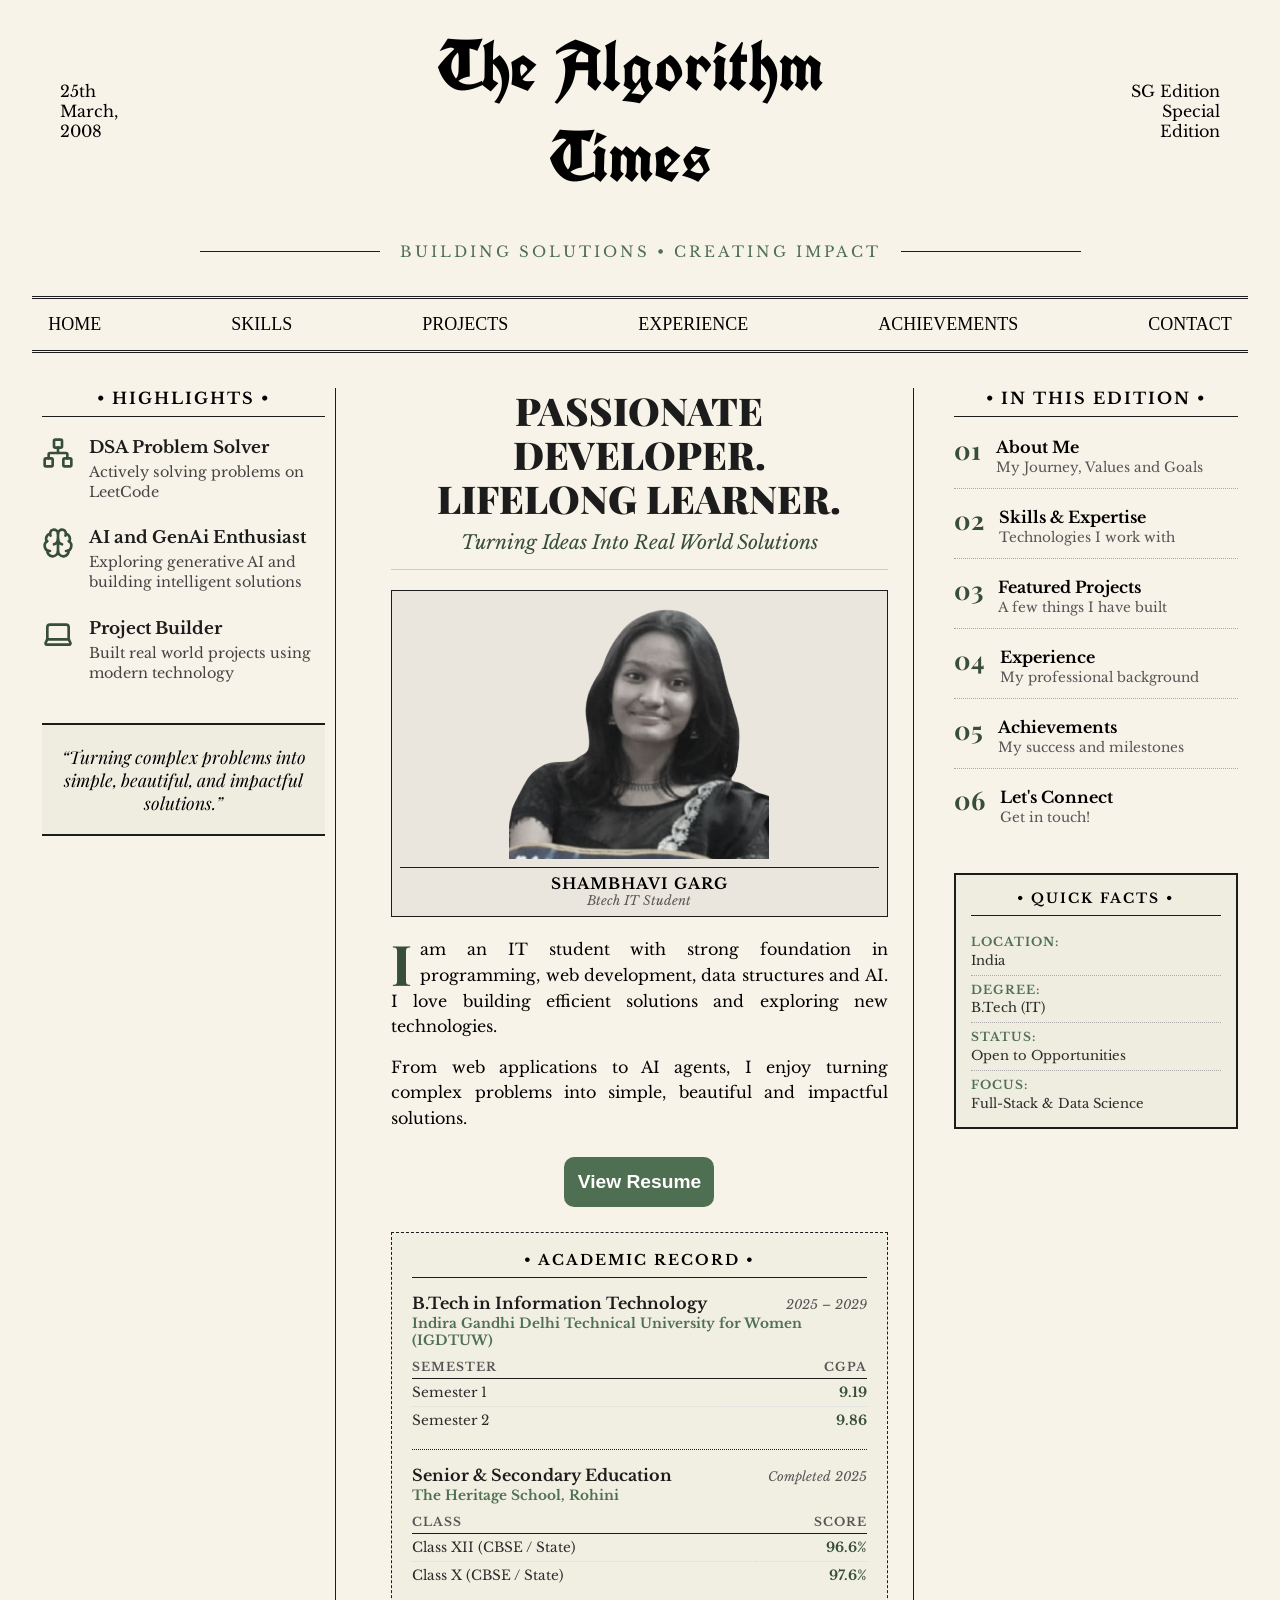
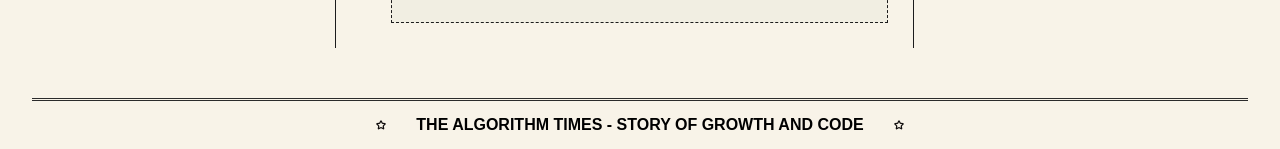
==== index.html @ cef53ab8 "added education and quick facts in home page" ====
<!DOCTYPE html>
<html lang="en">

<head>
    <meta charset="UTF-8">
    <meta name="viewport" content="width=device-width, initial-scale=1.0">
    <title>PORTFOLIO | The Algorithm Times</title>
    <link rel="stylesheet" href="css/style.css">
    <link rel="preconnect" href="https://fonts.googleapis.com">
    <link rel="preconnect" href="https://fonts.gstatic.com" crossorigin>
    <link href="https://fonts.googleapis.com/css2?family=Libre+Baskerville:ital,wght@0,400;0,700;1,400&family=Playfair+Display:ital,wght@0,700;0,900;1,400&family=UnifrakturCook:wght@700&display=swap" rel="stylesheet">
    <link rel="icon" type="image/png" href="images/SG.png">
</head>

<body>
    <!-- ================= HEADER (EXACTLY SAME AS OTHER PAGES) ================= -->
    <div class="main_container">
        <div class="small_text" style="text-align: left;">
            <p>25th March,</p>
            <p>2008</p>
        </div>

        <div>
            <h1 class="main_heading">The Algorithm Times</h1>
        </div>

        <div class="small_text">
            <p>SG Edition</p>
            <p>Special Edition</p>
        </div>
    </div>

    <!-- ================= TAGLINE ================= -->
    <div class="tagline">
        <span>BUILDING SOLUTIONS • CREATING IMPACT</span>
    </div>

    <!-- ================= NAVBAR (EXACTLY SAME AS OTHER PAGES) ================= -->
    <div class="navbar">
        <ul>
            <li><a href="index.html">HOME</a></li>
            <li><a href="pages/skills2.html">SKILLS</a></li>
            <li><a href="pages/projects.html">PROJECTS</a></li>
            <li><a href="pages/experience.html">EXPERIENCE</a></li>
            <li><a href="pages/achievements.html">ACHIEVEMENTS</a></li>
            <li><a href="pages/contact.html">CONTACT</a></li>
        </ul>
    </div>

    <!-- ================= NEWSPAPER MAIN CONTENT ================= -->
    <main class="front_page">
        <!-- COLUMN 1: HIGHLIGHTS & EDITORIAL QUOTE -->
        <aside class="col col_left">
            <h3 class="fonts">• HIGHLIGHTS •</h3>
            <div class="skill">
                <div class="icon_box"><svg xmlns="http://www.w3.org/2000/svg" width="24" height="24" viewBox="0 0 24 24" fill="none" stroke="currentColor" stroke-width="2" stroke-linecap="round" stroke-linejoin="round" class="lucide lucide-network-icon lucide-network"><rect x="16" y="16" width="6" height="6" rx="1"/><rect x="2" y="16" width="6" height="6" rx="1"/><rect x="9" y="2" width="6" height="6" rx="1"/><path d="M5 16v-3a1 1 0 0 1 1-1h12a1 1 0 0 1 1 1v3"/><path d="M12 12V8"/></svg></div>
                <div>
                    <h3>DSA Problem Solver</h3>
                    <p>Actively solving problems on LeetCode</p>
                </div>
            </div>

            <div class="skill">
                <div class="icon_box"><svg xmlns="http://www.w3.org/2000/svg" width="24" height="24" viewBox="0 0 24 24" fill="none" stroke="currentColor" stroke-width="2" stroke-linecap="round" stroke-linejoin="round" class="lucide lucide-brain-icon lucide-brain"><path d="M12 18V5"/><path d="M15 13a4.17 4.17 0 0 1-3-4 4.17 4.17 0 0 1-3 4"/><path d="M17.598 6.5A3 3 0 1 0 12 5a3 3 0 1 0-5.598 1.5"/><path d="M17.997 5.125a4 4 0 0 1 2.526 5.77"/><path d="M18 18a4 4 0 0 0 2-7.464"/><path d="M19.967 17.483A4 4 0 1 1 12 18a4 4 0 1 1-7.967-.517"/><path d="M6 18a4 4 0 0 1-2-7.464"/><path d="M6.003 5.125a4 4 0 0 0-2.526 5.77"/></svg></div>
                <div>
                    <h3>AI and GenAi Enthusiast</h3>
                    <p>Exploring generative AI and building intelligent solutions</p>
                </div>
            </div>

            <div class="skill">
                <div class="icon_box"><svg xmlns="http://www.w3.org/2000/svg" width="24" height="24" viewBox="0 0 24 24" fill="none" stroke="currentColor" stroke-width="2" stroke-linecap="round" stroke-linejoin="round" class="lucide lucide-laptop-icon lucide-laptop"><path d="M18 5a2 2 0 0 1 2 2v8.526a2 2 0 0 0 .212.897l1.068 2.127a1 1 0 0 1-.9 1.45H3.62a1 1 0 0 1-.9-1.45l1.068-2.127A2 2 0 0 0 4 15.526V7a2 2 0 0 1 2-2z"/><path d="M20.054 15.987H3.946"/></svg></div>
                <div>
                    <h3>Project Builder</h3>
                    <p>Built real world projects using modern technology</p>
                </div>
            </div>

            <div class="quote_box">
                <p>“Turning complex problems into simple, beautiful, and impactful solutions.”</p>
            </div>
        </aside>

        <!-- COLUMN 2: MAIN HERO STORY -->
        <article class="col col_center">
            <h1 class="headline_main">PASSIONATE DEVELOPER.<br>LIFELONG LEARNER.</h1>
            <h2 class="subheadline">Turning Ideas Into Real World Solutions</h2>
            
            <div class="hero_image_frame">
                <img class="my_image" src="images/me-removebg-preview.png" alt="Shambhavi Garg">
                <div class="caption">
                    <span class="name">SHAMBHAVI GARG</span>
                    <span class="title">Btech IT Student</span>
                </div>
            </div>

            <div class="article_body">
                <p><span class="drop_cap">I</span> am an IT student with strong foundation in programming, web development, data structures and AI. I love building efficient solutions and exploring new technologies.</p>
                
                <p>From web applications to AI agents, I enjoy turning complex problems into simple, beautiful and impactful solutions.</p>
            </div>

            <div class="cta_wrapper">
                <button class="read"><a href="#" style="text-decoration: none; color: white;">View Resume</a></button>
            </div>

            <!-- ================= EDUCATION SECTION ================= -->
<div class="education_box">
    <h3 class="fonts">• ACADEMIC RECORD •</h3>
    
    <!-- COLLEGE SECTION -->
    <div class="edu_block">
        <div class="edu_header">
            <h4 class="degree">B.Tech in Information Technology</h4>
            <span class="edu_date">2025 – 2029</span>
        </div>
        <p class="school_name">Indira Gandhi Delhi Technical University for Women (IGDTUW)</p>
        
        <!-- SEMESTER MARKS TABLE -->
        <table class="marks_table">
            <thead>
                <tr>
                    <th>Semester</th>
                    <th>CGPA</th>
                </tr>
            </thead>
            <tbody>
                <tr>
                    <td>Semester 1</td>
                    <td><strong>9.19</strong></td> <!-- Replace with your Sem 1 CGPA -->
                </tr>
                <tr>
                    <td>Semester 2</td>
                    <td><strong>9.86</strong></td> <!-- Replace with your Sem 2 CGPA -->
                </tr>
                <!-- Add future semesters here:
                <tr>
                    <td>Semester 3</td>
                    <td><strong>X.X</strong></td>
                </tr>
                -->
            </tbody>
        </table>
    </div>

    <div class="edu_divider"></div>

    <!-- SCHOOL SECTION -->
    <div class="edu_block">
        <div class="edu_header">
            <h4 class="degree">Senior & Secondary Education</h4>
            <span class="edu_date">Completed 2025</span>
        </div>
        <p class="school_name">The Heritage School, Rohini</p>

        <!-- SCHOOL MARKS TABLE -->
        <table class="marks_table">
            <thead>
                <tr>
                    <th>Class</th>
                    <th>Score</th>
                </tr>
            </thead>
            <tbody>
                <tr>
                    <td>Class XII (CBSE / State)</td>
                    <td><strong>96.6%</strong></td> <!-- Replace with your 12th score -->
                </tr>
                <tr>
                    <td>Class X (CBSE / State)</td>
                    <td><strong>97.6%</strong></td> <!-- Replace with your 10th score -->
                </tr>
            </tbody>
        </table>
    </div>
</div>
        </article>

        <!-- COLUMN 3: EDITION INDEX -->
        <aside class="col col_right">
            <h3 class="fonts">• IN THIS EDITION •</h3>
            <div class="edition_list">
                <div class="edition_item">
                    <span class="num">01</span>
                    <div>
                        <h3>About Me</h3>
                        <p>My Journey, Values and Goals</p>
                    </div>
                </div>
                <div class="edition_item">
                    <span class="num">02</span>
                    <div>
                        <h3>Skills & Expertise</h3>
                        <p>Technologies I work with</p>
                    </div>
                </div>
                <div class="edition_item">
                    <span class="num">03</span>
                    <div>
                        <h3>Featured Projects</h3>
                        <p>A few things I have built</p>
                    </div>
                </div>
                <div class="edition_item">
                    <span class="num">04</span>
                    <div>
                        <h3>Experience</h3>
                        <p>My professional background</p>
                    </div>
                </div>
                <div class="edition_item">
                    <span class="num">05</span>
                    <div>
                        <h3>Achievements</h3>
                        <p>My success and milestones</p>
                    </div>
                </div>
                <div class="edition_item">
                    <span class="num">06</span>
                    <div>
                        <h3>Let's Connect</h3>
                        <p>Get in touch!</p>
                    </div>
                </div>
            </div>

            <!-- ================= QUICK FACTS BOX ================= -->
<div class="quick_facts">
    <h3 class="fonts">• QUICK FACTS •</h3>
    <ul class="facts_list">
        <li><strong>LOCATION:</strong> India</li>
        <li><strong>DEGREE:</strong> B.Tech (IT)</li>
        <li><strong>STATUS:</strong> Open to Opportunities</li>
        <li><strong>FOCUS:</strong> Full-Stack & Data Science</li>
    </ul>
</div>
        </aside>
    </main>

    <!-- ================= SEPARATOR ================= -->
    <div class="line"></div>

    <!-- ================= FOOTER ================= -->
    <div class="footer">
        <div><svg xmlns="http://www.w3.org/2000/svg" width="16" height="16" viewBox="0 0 24 24" fill="none" stroke="#110d0d" stroke-width="3" stroke-linecap="round" stroke-linejoin="round" class="lucide lucide-star-icon lucide-star"><path d="M11.525 2.295a.53.53 0 0 1 .95 0l2.31 4.679a2.123 2.123 0 0 0 1.595 1.16l5.166.756a.53.53 0 0 1 .294.904l-3.736 3.638a2.123 2.123 0 0 0-.611 1.878l.882 5.14a.53.53 0 0 1-.771.56l-4.618-2.428a2.122 2.122 0 0 0-1.973 0L6.396 21.01a.53.53 0 0 1-.77-.56l.881-5.139a2.122 2.122 0 0 0-.611-1.879L2.16 9.795a.53.53 0 0 1 .294-.906l5.165-.755a2.122 2.122 0 0 0 1.597-1.16z"/></svg></div>
        <div>THE ALGORITHM TIMES - STORY OF GROWTH AND CODE</div>
        <div><svg xmlns="http://www.w3.org/2000/svg" width="16" height="16" viewBox="0 0 24 24" fill="none" stroke="#110d0d" stroke-width="3" stroke-linecap="round" stroke-linejoin="round" class="lucide lucide-star-icon lucide-star"><path d="M11.525 2.295a.53.53 0 0 1 .95 0l2.31 4.679a2.123 2.123 0 0 0 1.595 1.16l5.166.756a.53.53 0 0 1 .294.904l-3.736 3.638a2.123 2.123 0 0 0-.611 1.878l.882 5.14a.53.53 0 0 1-.771.56l-4.618-2.428a2.122 2.122 0 0 0-1.973 0L6.396 21.01a.53.53 0 0 1-.77-.56l.881-5.139a2.122 2.122 0 0 0-.611-1.879L2.16 9.795a.53.53 0 0 1 .294-.906l5.165-.755a2.122 2.122 0 0 0 1.597-1.16z"/></svg></div>
    </div>

    <script>
        window.addEventListener("DOMContentLoaded", () => {
            const sequence = [
                ".main_container",
                ".tagline",
                ".navbar",
                ".front_page",
                ".line",
                ".footer"
            ];

            sequence.forEach((selector, index) => {
                const elements = document.querySelectorAll(selector);
                elements.forEach((el) => {
                    setTimeout(() => {
                        el.style.transition = "all 1.5s ease";
                        el.style.opacity = "1";
                        el.style.transform = "translateY(0)";
                    }, index * 600);
                });
            });
        });
    </script>
</body>

</html>
---- css/style.css ----
* {
    margin: 0;
    padding: 0;
}

body {
    background-color: #F8F3E8;
}

/* ================= SHARED HEADER ================= */

.main_container {
    display: flex;
    justify-content: center;
    align-items: center;
    gap: 170px;
}

.main_heading {
    text-align: center;
    font-family: "UnifrakturCook", cursive;
    font-size: 70px;
    margin: 20px;
    padding: 0 10px;
}

.small_text {
    margin: 60px;
    font-family: "Libre Baskerville", serif;
    text-align: right;
}

.tagline {
    display: flex;
    align-items: center;
    justify-content: center;
    gap: 20px;
    margin: 20px 0;
    font-family: "Libre Baskerville", serif;
    font-size: 15px;
    letter-spacing: 3px;
    text-transform: uppercase;
    color: #4F6F52;
}

.tagline::before,
.tagline::after {
    content: "";
    width: 180px;
    height: 1px;
    background: #1c1c1c;
}

/* ================= SHARED NAVBAR ================= */

.navbar {
    width: 95%;
    margin: 35px auto 0;
    border-top: 3px double #1c1c1c;
    border-bottom: 3px double #1c1c1c;
}

.navbar ul {
    margin: 10px 0;
    display: flex;
    justify-content: center;
    gap: 120px;
    list-style-type: none;
    font-size: large;
}

.navbar ul li {
    padding: 5px;
}

.navbar ul li a {
    text-decoration: none;
    color: black;
}

.navbar li:hover {
    background-color: #4F6F52;
    border-radius: 5px;
}

.navbar li:hover a {
    color: #F8F3E8;
}

/* ================= PAGE HEADING ================= */

.heading {
    margin-top: 35px;
    text-align: center;
}

.heading h1 {
    font-size: 60px;
    color: #4F6F52;
    font-family: "Libre Baskerville", serif;
    font-weight: bold;
    letter-spacing: 2px;
}

/* ================= SEPARATOR ================= */

.separator {
    display: flex;
    align-items: center;
    width: 45%;
    margin: 30px auto 50px;
}

.separator::before,
.separator::after {
    content: "";
    flex: 1;
    height: 1px;
    background: #1c1c1c;
}

.separator span {
    padding: 0 25px;
    letter-spacing: 8px;
    color: #4F6F52;
    font-family: "Libre Baskerville", serif;
}

/* ================= SHARED FOOTER ================= */

.line {
    border: none;
    border-top: 3px double #2B2B2B;
    margin: 50px auto 0;
    width: 95%;
}

.footer {
    display: flex;
    justify-content: center;
    align-items: center;
    gap: 30px;
    margin: 15px;
    font-weight: bold;
    font-size: 16px;
    font-family: sans-serif;
}

.footer svg {
    height: 10px;
    width: 10px;
}

/* ================= NEWSPAPER FRONT PAGE GRID ================= */

.front_page {
    width: 95%;
    max-width: 1400px;
    margin: 35px auto 0;
    display: grid;
    grid-template-columns: 1fr 1.8fr 1fr;
    gap: 30px;
}

.col {
    padding: 0 10px;
}

.col_left {
    border-right: 1px solid #1c1c1c;
}

.col_center {
    border-right: 1px solid #1c1c1c;
    padding: 0 25px;
}

.fonts {
    font-family: "Libre Baskerville", serif;
    font-size: 1rem;
    letter-spacing: 2px;
    text-align: center;
    margin-bottom: 20px;
    border-bottom: 1px solid #1c1c1c;
    padding-bottom: 8px;
    text-transform: uppercase;
}

/* Column 1: Highlights & Quote */
.skill {
    display: flex;
    gap: 15px;
    margin-bottom: 25px;
    align-items: flex-start;
}

.icon_box svg {
    width: 32px;
    height: 32px;
    stroke: #374e39;
}

.skill h3 {
    font-family: "Libre Baskerville", serif;
    font-size: 1.05rem;
    margin-bottom: 4px;
    color: #1c1c1c;
}

.skill p {
    font-family: "Libre Baskerville", serif;
    font-size: 0.9rem;
    color: #444;
    line-height: 1.4;
}

.quote_box {
    margin-top: 40px;
    padding: 20px 15px;
    border-top: 2px solid #1c1c1c;
    border-bottom: 2px solid #1c1c1c;
    text-align: center;
    font-style: italic;
    font-family: "Playfair Display", serif;
    font-size: 1.1rem;
    background-color: rgba(79, 111, 82, 0.05);
}

/* Column 2: Center Headline & Hero Story */
.headline_main {
    font-family: "Playfair Display", serif;
    font-size: 2.4rem;
    font-weight: 900;
    text-align: center;
    line-height: 1.15;
    text-transform: uppercase;
    color: #1c1c1c;
    margin-bottom: 10px;
}

.subheadline {
    font-family: "Libre Baskerville", serif;
    font-style: italic;
    font-size: 1.2rem;
    text-align: center;
    color: #374e39;
    font-weight: 400;
    margin-bottom: 20px;
    border-bottom: 1px solid #ccc;
    padding-bottom: 15px;
}

.hero_image_frame {
    border: 1px solid #1c1c1c;
    padding: 8px;
    background: #eae6dd;
    margin-bottom: 20px;
    text-align: center;
}

.my_image {
    width: 260px;
    max-width: 100%;
    filter: grayscale(80%) contrast(110%);
    display: block;
    margin: 0 auto;
}

.caption {
    margin-top: 8px;
    border-top: 1px solid #1c1c1c;
    padding-top: 6px;
    display: flex;
    flex-direction: column;
}

.caption .name {
    font-family: "Libre Baskerville", serif;
    font-weight: bold;
    font-size: 0.95rem;
    letter-spacing: 1px;
}

.caption .title {
    font-family: "Libre Baskerville", serif;
    font-size: 0.8rem;
    color: #555;
    font-style: italic;
}

.article_body p {
    font-family: "Libre Baskerville", serif;
    font-size: 1rem;
    line-height: 1.6;
    text-align: justify;
    margin-bottom: 15px;
}

.drop_cap {
    float: left;
    font-family: "Playfair Display", serif;
    font-size: 3.5rem;
    line-height: 0.8;
    padding-top: 4px;
    padding-right: 8px;
    font-weight: bold;
    color: #374e39;
}

.cta_wrapper {
    text-align: center;
    margin-top: 25px;
}

.read {
    font-size: larger;
    background-color: #4F6F52;
    border: none;
    border-radius: 10px;
    height: 50px;
    width: 150px;
    font-weight: bold;
    cursor: pointer;
}

.read:hover {
    background-color: #374e39;
}

/* Column 3: Edition Index */
.edition_list {
    display: flex;
    flex-direction: column;
    gap: 18px;
}

.edition_item {
    display: flex;
    gap: 15px;
    align-items: flex-start;
    border-bottom: 1px dotted #aaa;
    padding-bottom: 12px;
}

.edition_item:last-child {
    border-bottom: none;
}

.edition_item .num {
    font-family: "Playfair Display", serif;
    font-size: 1.6rem;
    font-weight: bold;
    color: #374e39;
    line-height: 1;
}

.edition_item h3 {
    font-family: "Libre Baskerville", serif;
    font-size: 1rem;
    margin-bottom: 2px;
}

.edition_item p {
    font-family: "Libre Baskerville", serif;
    font-size: 0.85rem;
    color: #555;
}

/* Responsive collapse */
@media (max-width: 1024px) {
    .front_page {
        grid-template-columns: 1fr;
        gap: 40px;
    }
    
    .col_left, .col_center {
        border-right: none;
        border-bottom: 1px solid #1c1c1c;
        padding-bottom: 30px;
    }
    
    .col_center {
        padding: 0;
    }
}

/* ================= EDUCATION SECTION ================= */

.education_box {
    margin: 25px 0;
    padding: 18px 20px;
    border: 1px dashed #1c1c1c;
    background-color: rgba(79, 111, 82, 0.04);
}

.education_box .fonts {
    font-size: 0.9rem;
    margin-bottom: 15px;
}

.edu_block {
    margin-bottom: 15px;
}

.edu_header {
    display: flex;
    justify-content: space-between;
    align-items: baseline;
}

.edu_block .degree {
    font-family: "Libre Baskerville", serif;
    font-size: 1rem;
    font-weight: bold;
    color: #1c1c1c;
}

.edu_date {
    font-family: "Libre Baskerville", serif;
    font-size: 0.8rem;
    color: #555;
    font-style: italic;
}

.school_name {
    font-family: "Libre Baskerville", serif;
    font-size: 0.85rem;
    color: #4F6F52;
    font-weight: bold;
    margin-top: 2px;
    margin-bottom: 10px;
}

.edu_divider {
    border-top: 1px dotted #1c1c1c;
    margin: 15px 0;
}

/* MARKS TABLE STYLING */
.marks_table {
    width: 100%;
    border-collapse: collapse;
    font-family: "Libre Baskerville", serif;
    font-size: 0.85rem;
    margin-top: 6px;
}

.marks_table th {
    text-align: left;
    font-size: 0.75rem;
    text-transform: uppercase;
    letter-spacing: 1px;
    color: #555;
    border-bottom: 1px solid #1c1c1c;
    padding-bottom: 4px;
}

.marks_table th:last-child,
.marks_table td:last-child {
    text-align: right;
}

.marks_table td {
    padding: 5px 0;
    color: #2b2b2b;
    border-bottom: 1px dotted #ddd;
}

.marks_table tr:last-child td {
    border-bottom: none;
}

.marks_table td strong {
    color: #374e39;
}

/* ================= QUICK FACTS STYLING ================= */

.quick_facts {
    margin-top: 35px;
    padding: 15px;
    border: 2px solid #1c1c1c;
    background-color: rgba(79, 111, 82, 0.05);
}

.quick_facts .fonts {
    font-size: 0.85rem;
    margin-bottom: 12px;
}

.facts_list {
    list-style-type: none;
    padding: 0;
    margin: 0;
}

.facts_list li {
    font-family: "Libre Baskerville", serif;
    font-size: 0.82rem;
    color: #2b2b2b;
    padding: 6px 0;
    border-bottom: 1px dotted #aaa;
    line-height: 1.3;
}

.facts_list li:last-child {
    border-bottom: none;
    padding-bottom: 0;
}

.facts_list li strong {
    color: #4F6F52;
    font-size: 0.75rem;
    letter-spacing: 1px;
    text-transform: uppercase;
    display: block;
    margin-bottom: 2px;
}
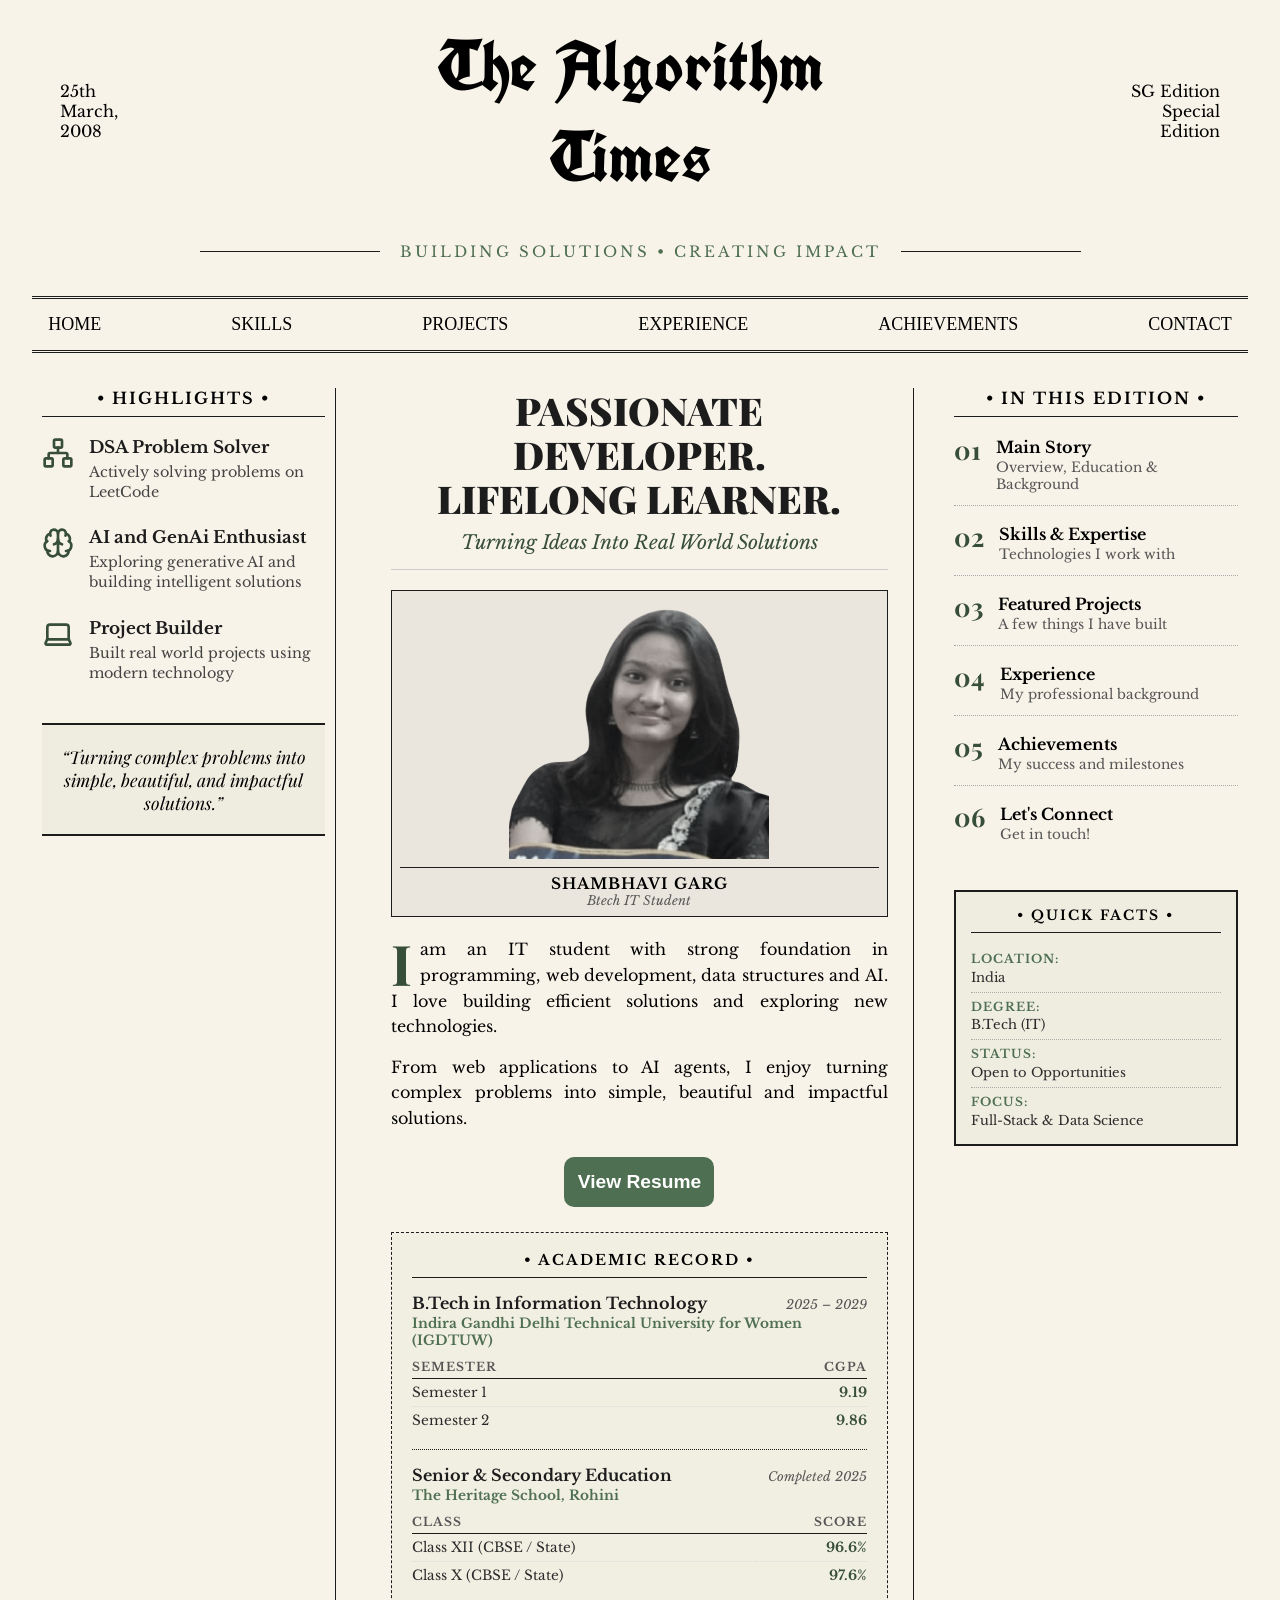
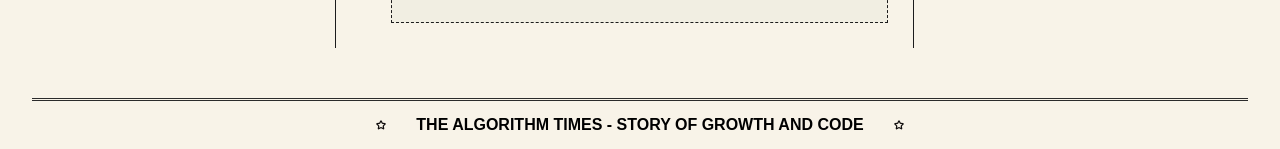
==== commit 10991533: "changed the text in the home page" ====
--- a/index.html
+++ b/index.html
@@ -183,8 +183,8 @@
                 <div class="edition_item">
                     <span class="num">01</span>
                     <div>
-                        <h3>About Me</h3>
-                        <p>My Journey, Values and Goals</p>
+                        <h3>Main Story</h3>
+                        <p>Overview, Education & Background</p>
                     </div>
                 </div>
                 <div class="edition_item">
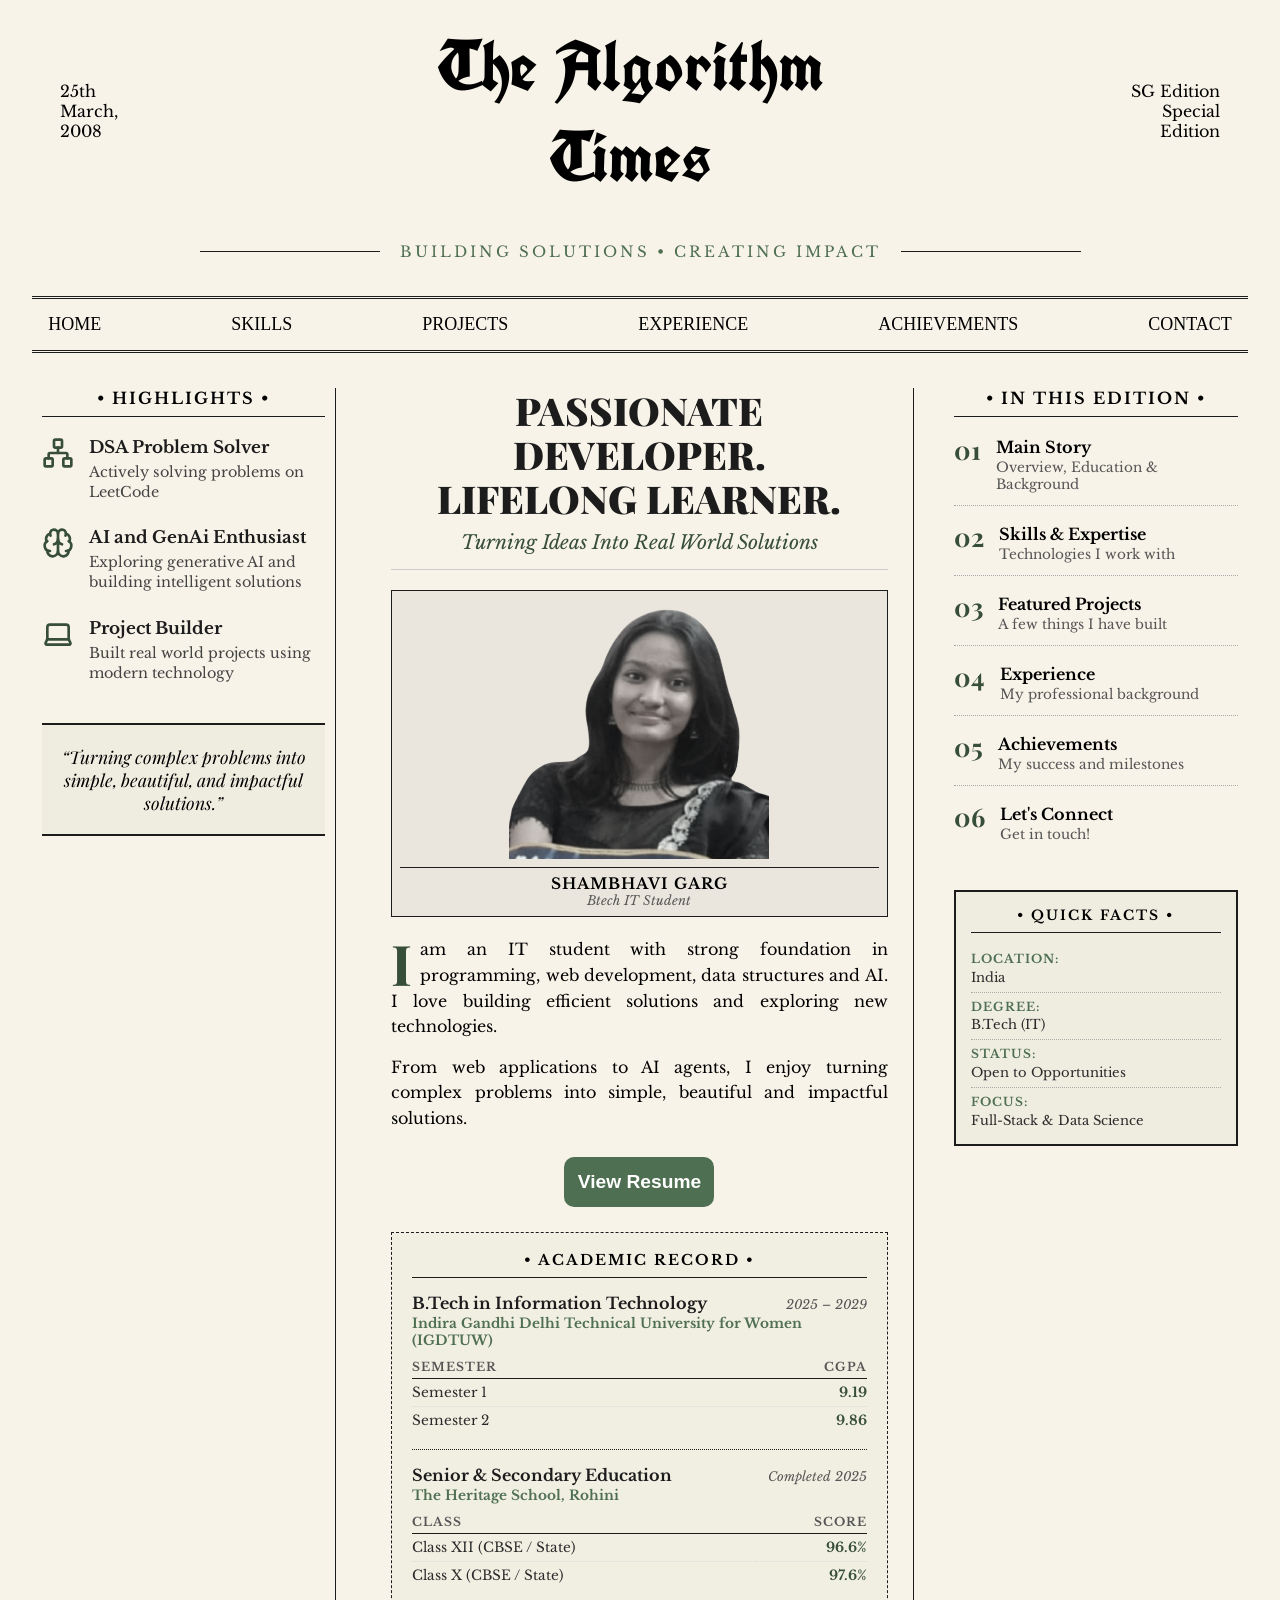
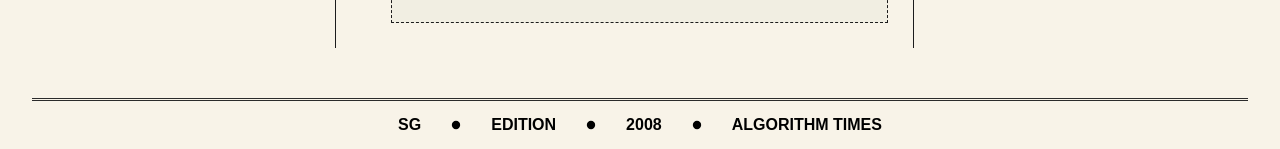
==== commit 7b9e22a5: "made the footer uniform in all the pages" ====
--- a/index.html
+++ b/index.html
@@ -237,14 +237,24 @@
         </aside>
     </main>
 
-    <!-- ================= SEPARATOR ================= -->
-    <div class="line"></div>
+    <!-- ================= FOOTER LINE ================= -->
+    <hr class="line">
 
     <!-- ================= FOOTER ================= -->
     <div class="footer">
-        <div><svg xmlns="http://www.w3.org/2000/svg" width="16" height="16" viewBox="0 0 24 24" fill="none" stroke="#110d0d" stroke-width="3" stroke-linecap="round" stroke-linejoin="round" class="lucide lucide-star-icon lucide-star"><path d="M11.525 2.295a.53.53 0 0 1 .95 0l2.31 4.679a2.123 2.123 0 0 0 1.595 1.16l5.166.756a.53.53 0 0 1 .294.904l-3.736 3.638a2.123 2.123 0 0 0-.611 1.878l.882 5.14a.53.53 0 0 1-.771.56l-4.618-2.428a2.122 2.122 0 0 0-1.973 0L6.396 21.01a.53.53 0 0 1-.77-.56l.881-5.139a2.122 2.122 0 0 0-.611-1.879L2.16 9.795a.53.53 0 0 1 .294-.906l5.165-.755a2.122 2.122 0 0 0 1.597-1.16z"/></svg></div>
-        <div>THE ALGORITHM TIMES - STORY OF GROWTH AND CODE</div>
-        <div><svg xmlns="http://www.w3.org/2000/svg" width="16" height="16" viewBox="0 0 24 24" fill="none" stroke="#110d0d" stroke-width="3" stroke-linecap="round" stroke-linejoin="round" class="lucide lucide-star-icon lucide-star"><path d="M11.525 2.295a.53.53 0 0 1 .95 0l2.31 4.679a2.123 2.123 0 0 0 1.595 1.16l5.166.756a.53.53 0 0 1 .294.904l-3.736 3.638a2.123 2.123 0 0 0-.611 1.878l.882 5.14a.53.53 0 0 1-.771.56l-4.618-2.428a2.122 2.122 0 0 0-1.973 0L6.396 21.01a.53.53 0 0 1-.77-.56l.881-5.139a2.122 2.122 0 0 0-.611-1.879L2.16 9.795a.53.53 0 0 1 .294-.906l5.165-.755a2.122 2.122 0 0 0 1.597-1.16z"/></svg></div>
+        <p>SG</p>
+        <svg viewBox="0 0 24 24" fill="black">
+            <circle cx="12" cy="12" r="10" />
+        </svg>
+        <p>EDITION</p>
+        <svg viewBox="0 0 24 24" fill="black">
+            <circle cx="12" cy="12" r="10" />
+        </svg>
+        <p>2008</p>
+        <svg viewBox="0 0 24 24" fill="black">
+            <circle cx="12" cy="12" r="10" />
+        </svg>
+        <p>ALGORITHM TIMES</p>
     </div>
 
     <script>
--- a/css/style.css
+++ b/css/style.css
@@ -144,13 +144,13 @@
     font-weight: bold;
     font-size: 16px;
     font-family: sans-serif;
+    flex-wrap: wrap;
 }
 
 .footer svg {
     height: 10px;
     width: 10px;
 }
-
 /* ================= NEWSPAPER FRONT PAGE GRID ================= */
 
 .front_page {
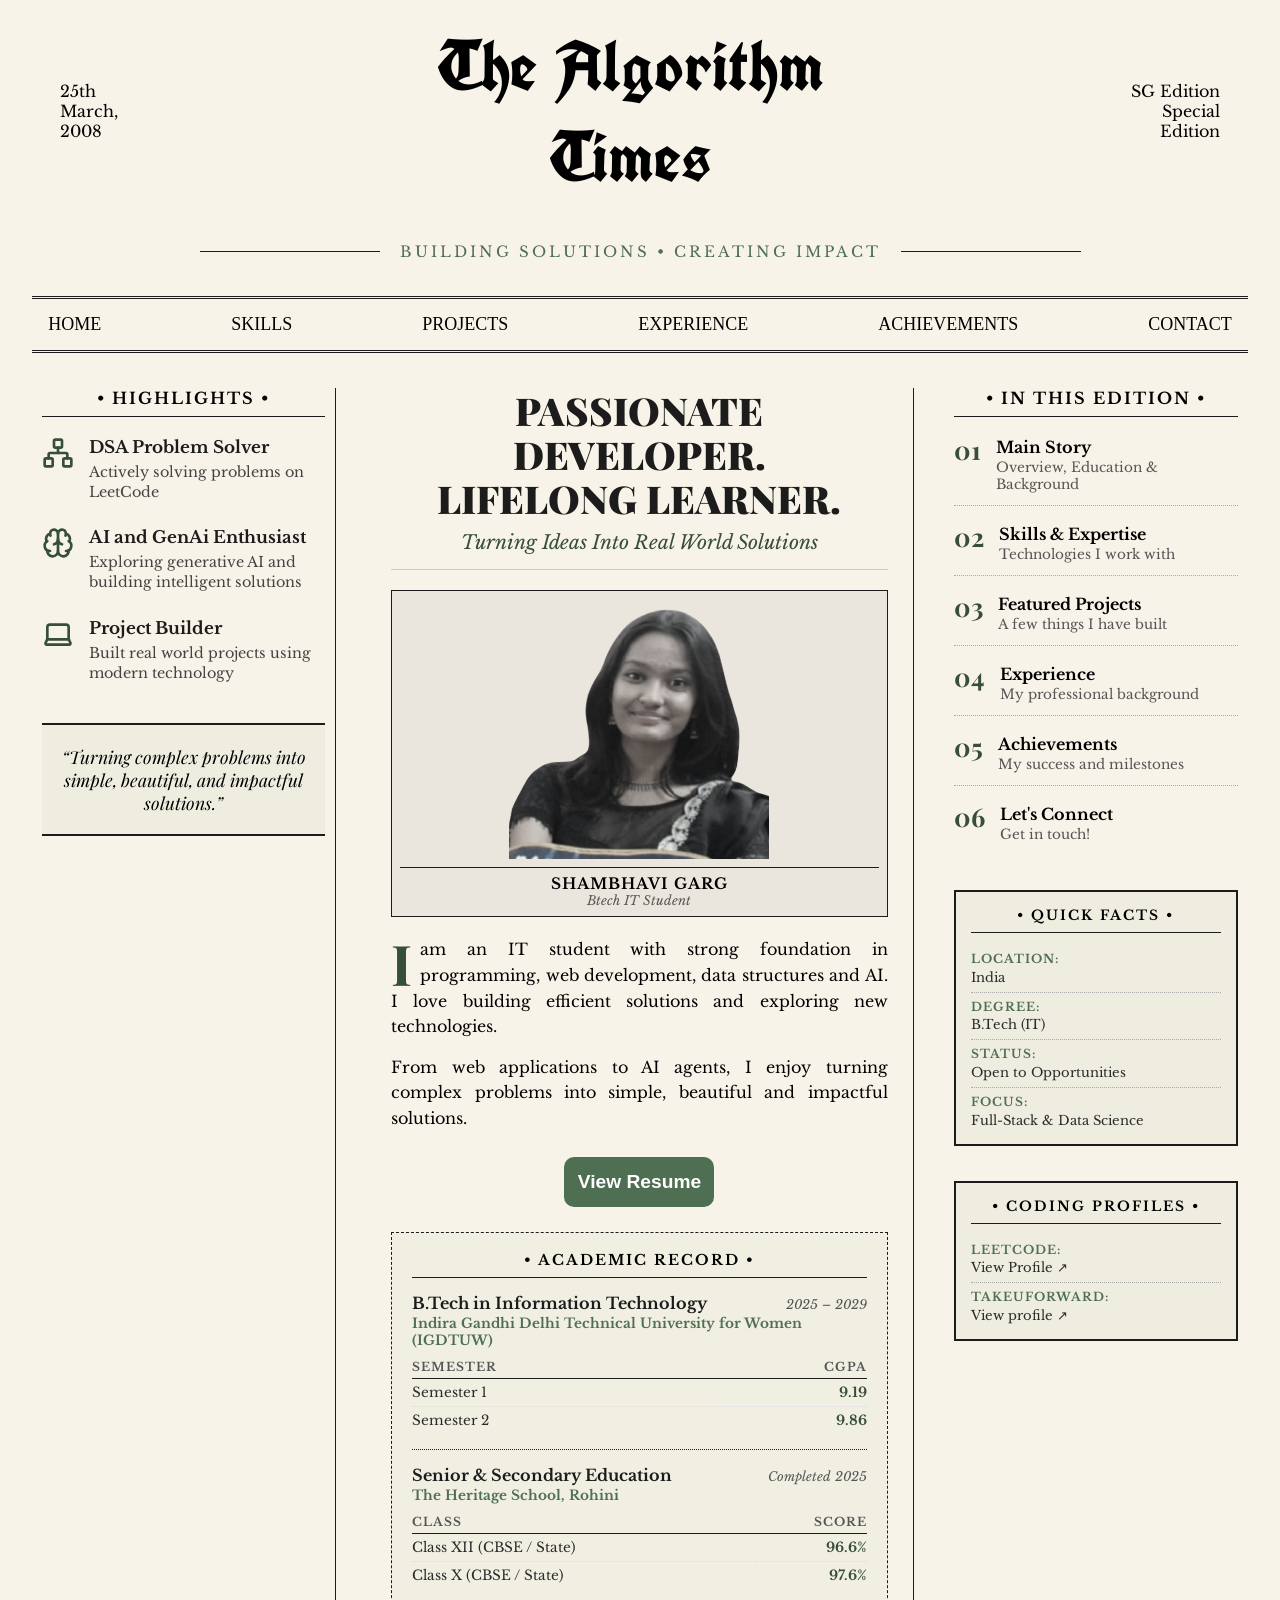
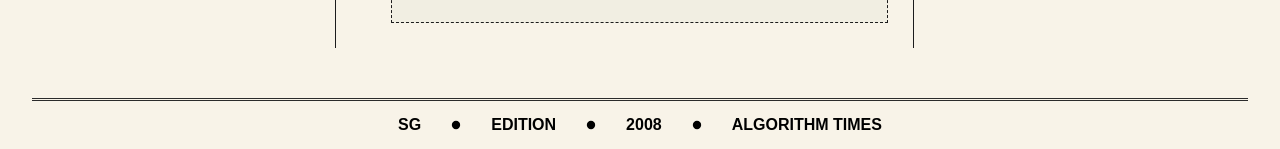
==== commit 61782a98: "added coding profiles" ====
--- a/index.html
+++ b/index.html
@@ -6,10 +6,12 @@
     <meta name="viewport" content="width=device-width, initial-scale=1.0">
     <title>PORTFOLIO | The Algorithm Times</title>
     <link rel="stylesheet" href="css/style.css">
+    <link rel="stylesheet" href="css/responsive.css">
     <link rel="preconnect" href="https://fonts.googleapis.com">
     <link rel="preconnect" href="https://fonts.gstatic.com" crossorigin>
     <link href="https://fonts.googleapis.com/css2?family=Libre+Baskerville:ital,wght@0,400;0,700;1,400&family=Playfair+Display:ital,wght@0,700;0,900;1,400&family=UnifrakturCook:wght@700&display=swap" rel="stylesheet">
     <link rel="icon" type="image/png" href="images/SG.png">
+    <script src="javascript/page_turn.js" defer></script>
 </head>
 
 <body>
@@ -101,7 +103,7 @@
             </div>
 
             <div class="cta_wrapper">
-                <button class="read"><a href="#" style="text-decoration: none; color: white;">View Resume</a></button>
+                <button class="read"><a href="images/resume.pdf" target="_blank" style="text-decoration: none; color: white;">View Resume</a></button>
             </div>
 
             <!-- ================= EDUCATION SECTION ================= -->
@@ -232,6 +234,14 @@
         <li><strong>DEGREE:</strong> B.Tech (IT)</li>
         <li><strong>STATUS:</strong> Open to Opportunities</li>
         <li><strong>FOCUS:</strong> Full-Stack & Data Science</li>
+    </ul>
+</div>
+<!-- ================= CODING PROFILES BOX ================= -->
+<div class="quick_facts">
+    <h3 class="fonts">• CODING PROFILES •</h3>
+    <ul class="facts_list">
+        <li><strong>LEETCODE:</strong> <a href="https://leetcode.com/u/shambhavi_garg_2503/" target="_blank" rel="noopener" style="color: inherit; text-decoration: none;">View Profile ↗</a></li>
+        <li><strong>TAKEUFORWARD:</strong> <a href="https://takeuforward.org/profile/shambhavi_garg_2503" target="_blank" rel="noopener" style="color: inherit; text-decoration: none;">View profile ↗</a></li>
     </ul>
 </div>
         </aside>
--- a/css/style.css
+++ b/css/style.css
@@ -515,4 +515,276 @@
     text-transform: uppercase;
     display: block;
     margin-bottom: 2px;
+}
+
+
+/* =====================================================
+   HOME PAGE RESPONSIVE DESIGN
+===================================================== */
+
+
+/* ---------------- LARGE TABLETS / SMALL LAPTOPS ---------------- */
+
+@media (max-width: 1200px) {
+
+    /* Newspaper Grid */
+
+    .front_page {
+        grid-template-columns: 1fr 1.5fr 1fr;
+        gap: 20px;
+    }
+
+    .headline_main {
+        font-size: 2rem;
+    }
+
+    .subheadline {
+        font-size: 1rem;
+    }
+
+}
+
+
+/* ---------------- TABLETS ---------------- */
+
+@media (max-width: 1024px) {
+
+    /* Main Newspaper Layout */
+
+    .front_page {
+        grid-template-columns: 1fr;
+        gap: 40px;
+    }
+
+    .col {
+        padding: 0 10px;
+    }
+
+    .col_left,
+    .col_center {
+        border-right: none;
+        border-bottom: 1px solid #1c1c1c;
+        padding-bottom: 35px;
+    }
+
+    .col_center {
+        padding-left: 10px;
+        padding-right: 10px;
+    }
+
+
+    /* Main Content */
+
+    .headline_main {
+        font-size: clamp(2rem, 5vw, 2.8rem);
+    }
+
+    .subheadline {
+        font-size: 1.1rem;
+    }
+
+
+    /* Image */
+
+    .my_image {
+        width: min(300px, 100%);
+    }
+
+}
+
+
+/* ---------------- MOBILE ---------------- */
+
+@media (max-width: 768px) {
+
+    /* Main Newspaper Layout */
+
+    .front_page {
+        width: 92%;
+        margin-top: 30px;
+        gap: 30px;
+    }
+
+    .col {
+        padding-left: 0;
+        padding-right: 0;
+    }
+
+    .col_left,
+    .col_center {
+        padding-bottom: 30px;
+    }
+
+
+    /* Section Headings */
+
+    .fonts {
+        font-size: 0.9rem;
+    }
+
+
+    /* Skills */
+
+    .skill {
+        gap: 12px;
+        margin-bottom: 20px;
+    }
+
+    .skill h3 {
+        font-size: 1rem;
+    }
+
+    .skill p {
+        font-size: 0.85rem;
+    }
+
+
+    /* Quote */
+
+    .quote_box {
+        margin-top: 30px;
+        font-size: 1rem;
+    }
+
+
+    /* Center Article */
+
+    .headline_main {
+        font-size: clamp(1.7rem, 7vw, 2.4rem);
+        line-height: 1.2;
+    }
+
+    .subheadline {
+        font-size: 0.95rem;
+        line-height: 1.5;
+    }
+
+    .article_body p {
+        font-size: 0.95rem;
+        line-height: 1.6;
+    }
+
+
+    /* Hero Image */
+
+    .hero_image_frame {
+        padding: 6px;
+    }
+
+    .my_image {
+        width: min(260px, 100%);
+    }
+
+
+    /* CTA */
+
+    .read {
+        width: 145px;
+        height: 48px;
+    }
+
+
+    /* Education */
+
+    .education_box {
+        padding: 15px;
+    }
+
+    .edu_header {
+        flex-direction: column;
+        gap: 5px;
+    }
+
+    .edu_block .degree {
+        font-size: 0.95rem;
+    }
+
+    .edu_date {
+        font-size: 0.75rem;
+    }
+
+    .school_name {
+        font-size: 0.8rem;
+    }
+
+    .marks_table {
+        font-size: 0.8rem;
+    }
+
+
+    /* Edition Index */
+
+    .edition_item {
+        gap: 12px;
+    }
+
+    .edition_item .num {
+        font-size: 1.4rem;
+    }
+
+
+    /* Quick Facts */
+
+    .quick_facts {
+        margin-top: 25px;
+    }
+
+}
+
+
+/* ---------------- SMALL MOBILE ---------------- */
+
+@media (max-width: 480px) {
+
+    /* Newspaper */
+
+    .front_page {
+        width: 90%;
+    }
+
+
+    /* Headline */
+
+    .headline_main {
+        font-size: clamp(1.45rem, 7vw, 2rem);
+    }
+
+    .subheadline {
+        font-size: 0.85rem;
+    }
+
+
+    /* Article */
+
+    .article_body p {
+        font-size: 0.88rem;
+        text-align: left;
+    }
+
+    .drop_cap {
+        font-size: 3rem;
+    }
+
+
+    /* Education */
+
+    .education_box {
+        padding: 12px;
+    }
+
+    .marks_table {
+        font-size: 0.72rem;
+    }
+
+    .marks_table th {
+        font-size: 0.65rem;
+    }
+
+
+    /* Quick Facts */
+
+    .facts_list li {
+        font-size: 0.75rem;
+    }
+
 }
--- a/css/responsive.css
+++ b/css/responsive.css
@@ -0,0 +1,278 @@
+/* =====================================================
+   GLOBAL RESPONSIVE DESIGN
+   Shared across all portfolio pages
+===================================================== */
+
+
+/* ---------------- LARGE TABLETS / SMALL LAPTOPS ---------------- */
+
+@media (max-width: 1200px) {
+
+    /* Header */
+
+    .main_container {
+        gap: 70px;
+    }
+
+    .small_text {
+        margin: 40px;
+    }
+
+    .main_heading {
+        font-size: 60px;
+    }
+
+
+    /* Navbar */
+
+    .navbar ul {
+        gap: 60px;
+    }
+
+}
+
+
+/* ---------------- TABLETS ---------------- */
+
+@media (max-width: 1024px) {
+
+    /* Header */
+
+    .main_container {
+        gap: 30px;
+    }
+
+    .small_text {
+        margin: 25px;
+        font-size: 14px;
+    }
+
+    .main_heading {
+        font-size: 55px;
+    }
+
+
+    /* Tagline */
+
+    .tagline::before,
+    .tagline::after {
+        width: 100px;
+    }
+
+
+    /* Navbar */
+
+    .navbar ul {
+        gap: 30px;
+        flex-wrap: wrap;
+    }
+
+
+    /* Page Heading */
+
+    .heading h1 {
+        font-size: 50px;
+    }
+
+
+    /* Separator */
+
+    .separator {
+        width: 55%;
+    }
+
+
+    /* Footer */
+
+    .footer {
+        gap: 20px;
+    }
+
+}
+
+
+/* ---------------- MOBILE ---------------- */
+
+@media (max-width: 768px) {
+
+    /* General */
+
+    body {
+        overflow-x: hidden;
+    }
+
+
+    /* Header */
+
+    .main_container {
+        flex-direction: column;
+        gap: 5px;
+        padding: 25px 15px 0;
+    }
+
+    .small_text {
+        margin: 0;
+        text-align: center !important;
+        font-size: 13px;
+    }
+
+    .main_heading {
+        font-size: clamp(42px, 11vw, 65px);
+        margin: 10px 0;
+        padding: 0;
+        line-height: 1.1;
+    }
+
+
+    /* Tagline */
+
+    .tagline {
+        gap: 10px;
+        margin: 15px 10px;
+        font-size: 11px;
+        letter-spacing: 1.5px;
+        text-align: center;
+    }
+
+    .tagline::before,
+    .tagline::after {
+        width: 45px;
+        flex-shrink: 0;
+    }
+
+
+    /* Navbar */
+
+    .navbar {
+        width: 92%;
+        margin-top: 25px;
+    }
+
+    .navbar ul {
+        gap: 5px 15px;
+        margin: 7px 5px;
+        justify-content: center;
+        flex-wrap: wrap;
+        font-size: 13px;
+    }
+
+    .navbar ul li {
+        padding: 5px 7px;
+    }
+
+
+    /* Page Heading */
+
+    .heading {
+        margin-top: 30px;
+    }
+
+    .heading h1 {
+        font-size: 38px;
+        line-height: 1.3;
+        padding: 0 15px;
+    }
+
+
+    /* Separator */
+
+    .separator {
+        width: 75%;
+        margin: 25px auto 40px;
+    }
+
+    .separator span {
+        padding: 0 15px;
+        letter-spacing: 5px;
+    }
+
+
+    /* Footer */
+
+    .line {
+        width: 92%;
+        margin-top: 35px;
+    }
+
+    .footer {
+        gap: 12px;
+        margin: 15px 10px;
+        font-size: 12px;
+        text-align: center;
+        flex-wrap: wrap;
+    }
+
+}
+
+
+/* ---------------- SMALL MOBILE ---------------- */
+
+@media (max-width: 480px) {
+
+    /* Header */
+
+    .main_container {
+        padding-top: 20px;
+    }
+
+    .main_heading {
+        font-size: clamp(36px, 12vw, 52px);
+    }
+
+    .small_text {
+        font-size: 11px;
+    }
+
+
+    /* Tagline */
+
+    .tagline {
+        font-size: 9px;
+        letter-spacing: 1px;
+    }
+
+    .tagline::before,
+    .tagline::after {
+        width: 25px;
+    }
+
+
+    /* Navbar */
+
+    .navbar ul {
+        font-size: 11px;
+        gap: 3px 6px;
+    }
+
+    .navbar ul li {
+        padding: 4px 5px;
+    }
+
+
+    /* Page Heading */
+
+    .heading h1 {
+        font-size: 28px;
+    }
+
+
+    /* Separator */
+
+    .separator {
+        width: 85%;
+    }
+
+
+    /* Footer */
+
+    .footer {
+        gap: 8px;
+        font-size: 10px;
+    }
+
+    .footer svg {
+        width: 7px;
+        height: 7px;
+    }
+
+}
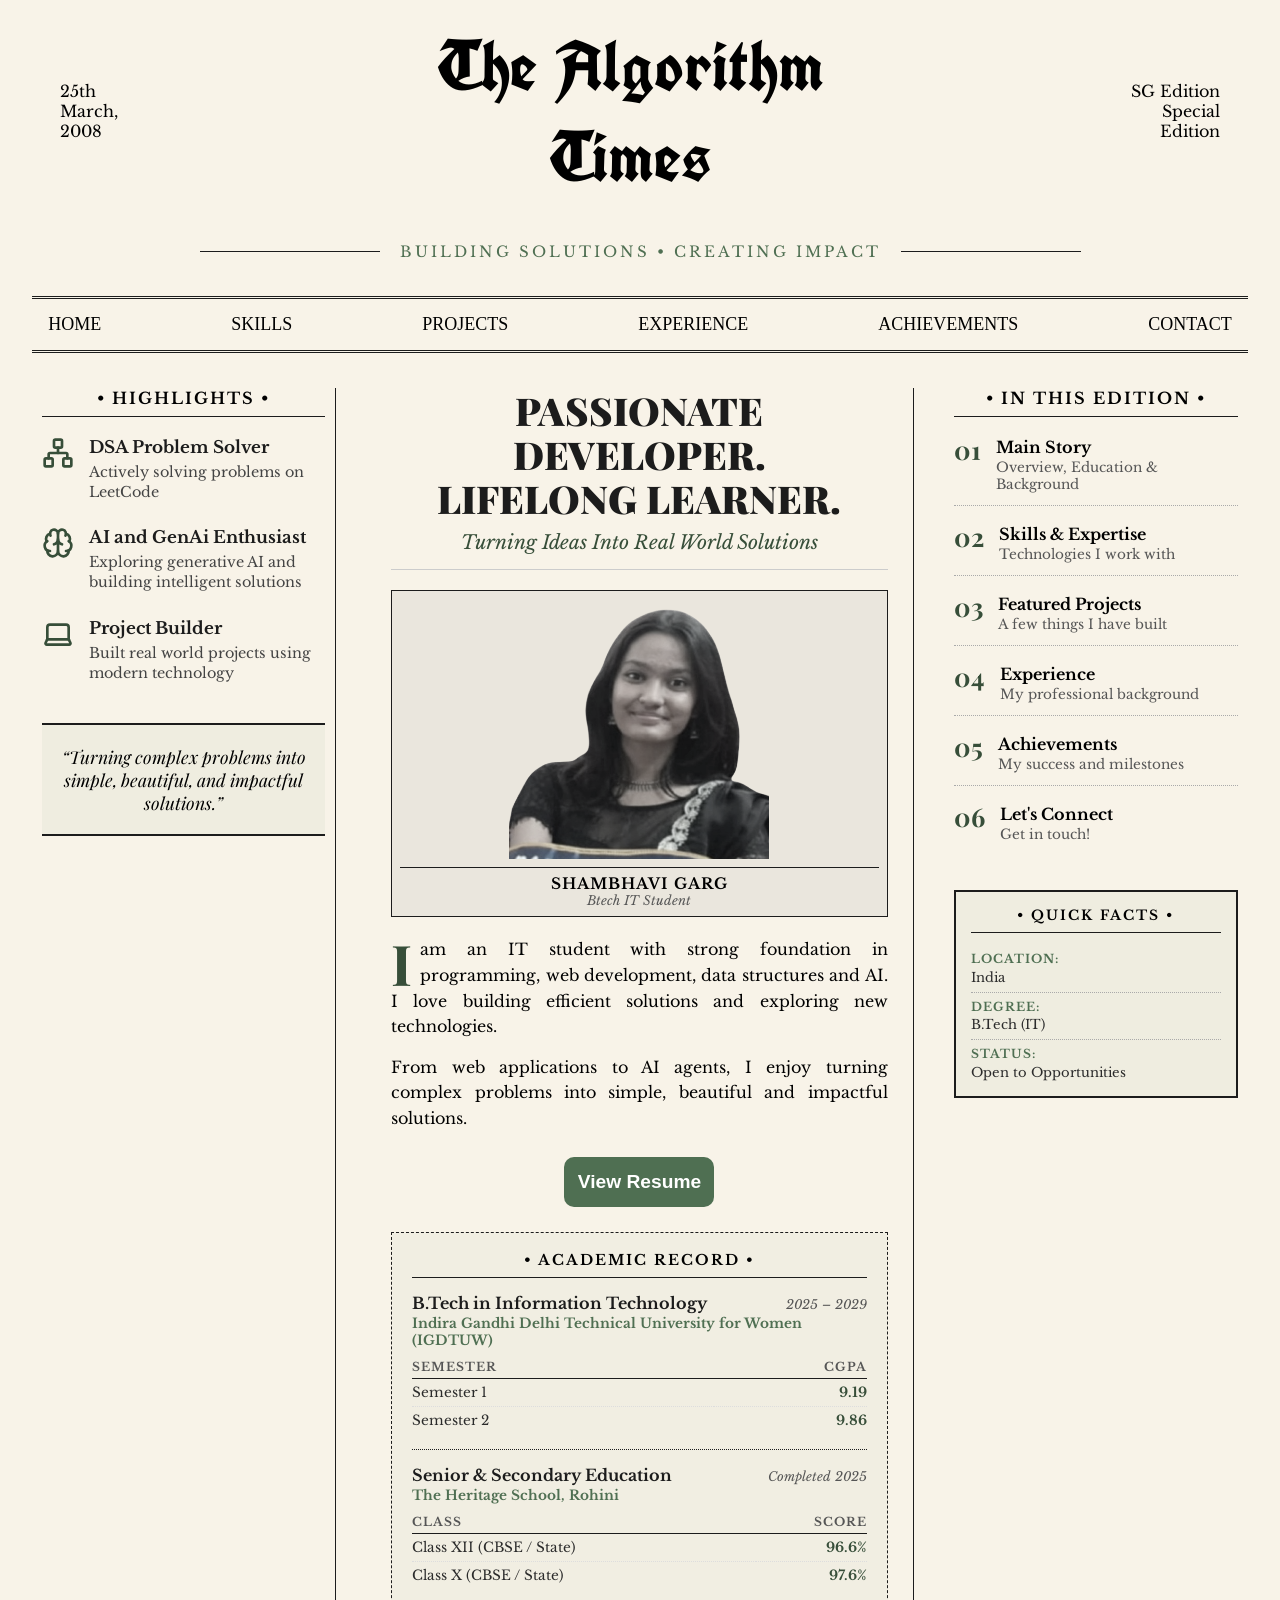
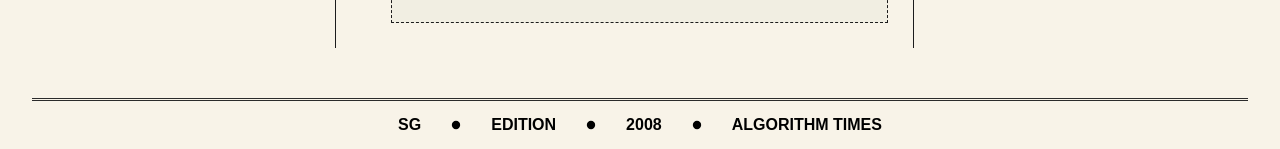
==== commit 453d8249: "removed coding profiles from home page" ====
--- a/index.html
+++ b/index.html
@@ -233,17 +233,17 @@
         <li><strong>LOCATION:</strong> India</li>
         <li><strong>DEGREE:</strong> B.Tech (IT)</li>
         <li><strong>STATUS:</strong> Open to Opportunities</li>
-        <li><strong>FOCUS:</strong> Full-Stack & Data Science</li>
+        <!-- <li><strong>FOCUS:</strong> Full-Stack & Data Science</li> -->
     </ul>
 </div>
 <!-- ================= CODING PROFILES BOX ================= -->
-<div class="quick_facts">
+<!-- <div class="quick_facts">
     <h3 class="fonts">• CODING PROFILES •</h3>
     <ul class="facts_list">
         <li><strong>LEETCODE:</strong> <a href="https://leetcode.com/u/shambhavi_garg_2503/" target="_blank" rel="noopener" style="color: inherit; text-decoration: none;">View Profile ↗</a></li>
         <li><strong>TAKEUFORWARD:</strong> <a href="https://takeuforward.org/profile/shambhavi_garg_2503" target="_blank" rel="noopener" style="color: inherit; text-decoration: none;">View profile ↗</a></li>
     </ul>
-</div>
+</div> -->
         </aside>
     </main>
 
